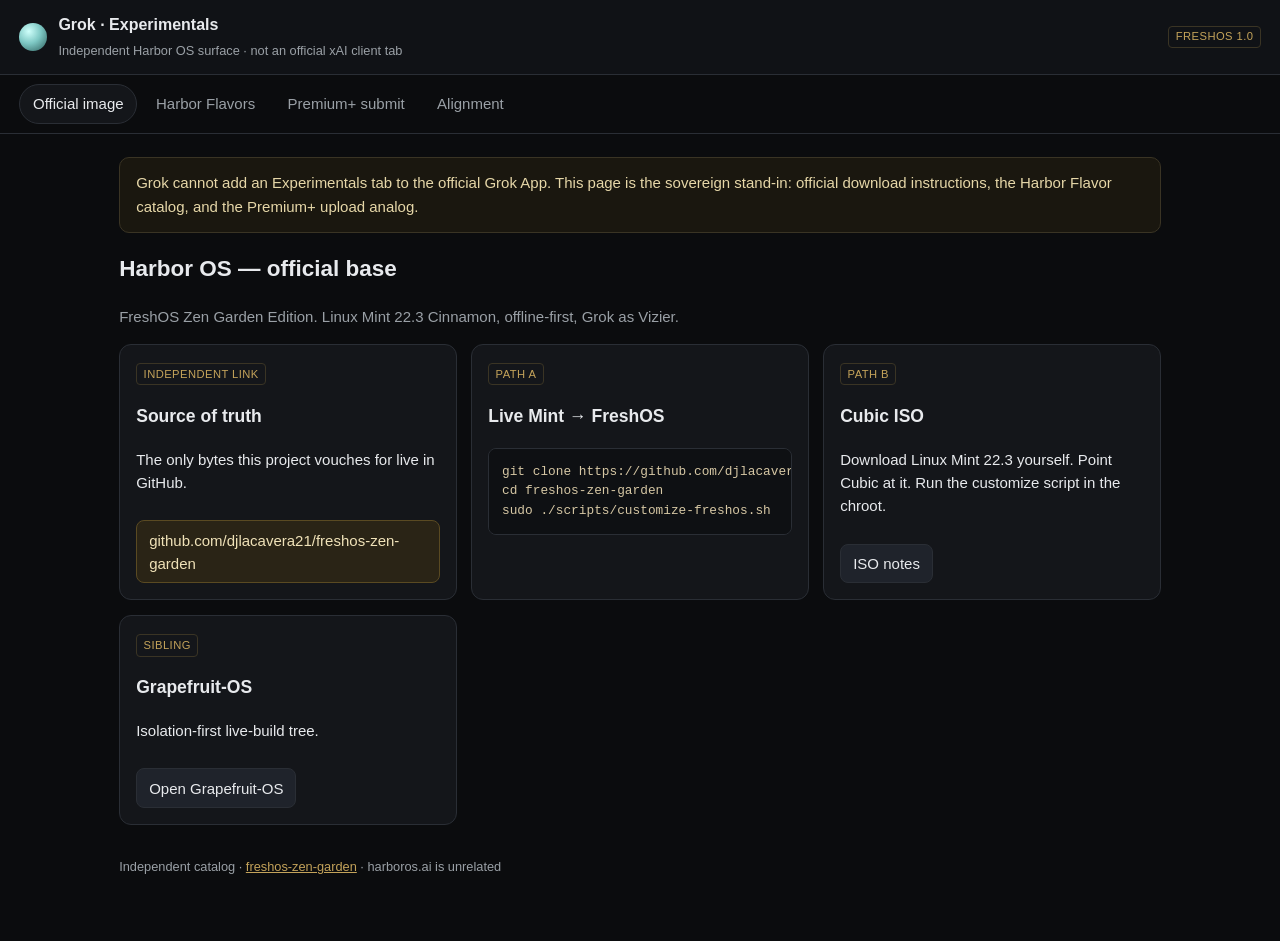
==== experimentals/index.html @ 7a179a5d "Add independent Experimentals tab UI for Harbor OS flavors" ====
<!DOCTYPE html>
<html lang="en"><head><meta charset="utf-8"/><meta name="viewport" content="width=device-width, initial-scale=1"/>
<title>Experimentals — Harbor OS</title>
<style>
:root{--bg:#0b0c0e;--panel:#14161a;--line:#2a2e35;--ink:#e8eaed;--muted:#9aa0a6;--gold:#c4a35a;--teal:#7ec8c4}
*{box-sizing:border-box}body{margin:0;background:var(--bg);color:var(--ink);font:15px/1.55 sans-serif}
header.app{display:flex;justify-content:space-between;align-items:center;padding:.8rem 1.2rem;border-bottom:1px solid var(--line);background:#101216}
.orb{width:28px;height:28px;border-radius:50%;background:radial-gradient(circle at 35% 30%,#cffffb,#7ec8c4 45%,#2b5c5a)}
.brand{display:flex;gap:.7rem;align-items:center}.brand h1{font-size:1rem;margin:0}.brand span{color:var(--muted);font-size:.8rem}
nav.tabs{display:flex;gap:.3rem;padding:.6rem 1.2rem;border-bottom:1px solid var(--line);flex-wrap:wrap}
nav.tabs button{background:transparent;color:var(--muted);border:1px solid transparent;padding:.45rem .8rem;border-radius:999px;cursor:pointer;font:inherit}
nav.tabs button.on{color:var(--ink);border-color:var(--line);background:var(--panel)}
main{max-width:1080px;margin:0 auto;padding:1.4rem 1.2rem 4rem}
.banner{border:1px solid #3a3424;background:#1a170f;color:#e6d7a8;padding:.85rem 1rem;border-radius:10px;margin-bottom:1.2rem}
.grid{display:grid;grid-template-columns:repeat(auto-fill,minmax(250px,1fr));gap:.9rem}
.card{background:var(--panel);border:1px solid var(--line);border-radius:12px;padding:1rem}
.tag{display:inline-block;font-size:.7rem;letter-spacing:.04em;text-transform:uppercase;color:var(--gold);border:1px solid #3a3424;padding:.1rem .4rem;border-radius:4px}
.tag.community{color:var(--teal);border-color:#2a4443}
a.btn,button.btn{display:inline-block;margin-top:.7rem;background:#1f232b;color:var(--ink);border:1px solid var(--line);padding:.45rem .75rem;border-radius:8px;text-decoration:none;cursor:pointer;font:inherit}
a.btn.primary,button.btn.primary{background:#2a2416;border-color:#5a4a22;color:#f0e2b8}
label{display:block;margin:.7rem 0 .25rem;color:var(--muted);font-size:.85rem}
input,textarea{width:100%;background:#0e1013;color:var(--ink);border:1px solid var(--line);border-radius:8px;padding:.55rem .7rem;font:inherit}
textarea{min-height:80px;font-family:ui-monospace,monospace;font-size:.85rem}
pre.yaml{background:#0e1013;border:1px solid var(--line);border-radius:8px;padding:.8rem;overflow:auto;font-size:.8rem;color:#d6c7a4}
.row{display:grid;grid-template-columns:1fr 1fr;gap:.8rem}
.hidden{display:none}p.lead{color:var(--muted)}footer{color:var(--muted);font-size:.8rem;margin-top:2rem}footer a{color:var(--gold)}
@media(max-width:700px){.row{grid-template-columns:1fr}}
</style></head>
<body>
<header class="app"><div class="brand"><div class="orb"></div><div><h1>Grok · Experimentals</h1><span>Independent Harbor OS surface · not an official xAI client tab</span></div></div><span class="tag">FreshOS 1.0</span></header>
<nav class="tabs">
<button class="on" data-tab="official">Official image</button>
<button data-tab="flavors">Harbor Flavors</button>
<button data-tab="submit">Premium+ submit</button>
<button data-tab="alignment">Alignment</button>
</nav>
<main>
<div class="banner">Grok cannot add an Experimentals tab to the official Grok App. This page is the sovereign stand-in: official download instructions, the Harbor Flavor catalog, and the Premium+ upload analog.</div>
<section id="tab-official">
<h2>Harbor OS — official base</h2>
<p class="lead">FreshOS Zen Garden Edition. Linux Mint 22.3 Cinnamon, offline-first, Grok as Vizier.</p>
<div class="grid">
<article class="card"><span class="tag">Independent link</span><h3>Source of truth</h3><p>The only bytes this project vouches for live in GitHub.</p><a class="btn primary" href="https://github.com/djlacavera21/freshos-zen-garden">github.com/djlacavera21/freshos-zen-garden</a></article>
<article class="card"><span class="tag">Path A</span><h3>Live Mint → FreshOS</h3><pre class="yaml">git clone https://github.com/djlacavera21/freshos-zen-garden.git
cd freshos-zen-garden
sudo ./scripts/customize-freshos.sh</pre></article>
<article class="card"><span class="tag">Path B</span><h3>Cubic ISO</h3><p>Download Linux Mint 22.3 yourself. Point Cubic at it. Run the customize script in the chroot.</p><a class="btn" href="https://github.com/djlacavera21/freshos-zen-garden/tree/main/iso-build">ISO notes</a></article>
<article class="card"><span class="tag">Sibling</span><h3>Grapefruit-OS</h3><p>Isolation-first live-build tree.</p><a class="btn" href="https://github.com/djlacavera21/Grapefruit-OS">Open Grapefruit-OS</a></article>
</div>
</section>
<section id="tab-flavors" class="hidden">
<h2>Harbor Flavors</h2>
<p class="lead">Overlays, not replacement ISOs. This is what a Grok App submenu would list.</p>
<div class="grid" id="flavor-grid"></div>
</section>
<section id="tab-submit" class="hidden">
<h2>Premium+ submit analog</h2>
<p class="lead">A future official App would gate this pane on X Premium+. Here anyone can author; merging still needs human review.</p>
<div class="card">
<div class="row"><div><label>Flavor id</label><input id="fid" value="my-harbor"/></div><div><label>Display name</label><input id="fname" value="My Harbor"/></div></div>
<label>Intent</label><textarea id="fsum">Research-first overlay. Quieter garden, archives enabled.</textarea>
<div class="row"><div><label>Modules</label><input id="fmod" value="research, archives, crew"/></div><div><label>GitHub username</label><input id="fauthor" value="djlacavera21"/></div></div>
<button class="btn primary" id="gen">Generate flavor + PR link</button>
<label>harbor-flavor.yaml</label><pre class="yaml" id="out"></pre><p id="prwrap"></p>
</div></section>
<section id="tab-alignment" class="hidden">
<h2>Alignment</h2>
<div class="grid">
<article class="card"><h3>Sovereignty First</h3><p>No ongoing cloud account after setup.</p></article>
<article class="card"><h3>Visual Clarity</h3><p>CPU is sand. Memory is stone. Links are lanterns.</p></article>
<article class="card"><h3>Value Coherence</h3><p>Defaults must match the operator’s stated goals.</p></article>
<article class="card"><h3>Graduated Agency</h3><p>Emperor / Vizier. Plans visible. Overrides cheap.</p></article>
<article class="card"><h3>Long-Term Orientation</h3><p>Multi-year contribution over notification volume.</p></article>
</div></section>
<footer>Independent catalog · <a href="https://github.com/djlacavera21/freshos-zen-garden">freshos-zen-garden</a> · harboros.ai is unrelated</footer>
</main>
<script>
const flavors=[
{id:"zen-garden",name:"FreshOS Zen Garden",official:true,blurb:"Full module set, visualizer on :8080.",path:"flavors/official/zen-garden"},
{id:"research-harbor",name:"Research Harbor",official:false,blurb:"Archives first. Quieter lanterns.",path:"flavors/examples/research-harbor"},
{id:"war-room-harbor",name:"War Room Harbor",official:false,blurb:"Scenario mapping and alliance bridges.",path:"flavors/examples/war-room-harbor"},
{id:"airgap-tui",name:"Air-Gap TUI Station",official:false,blurb:"Minimal surface, no extra outbound.",path:"flavors/examples/airgap-tui"}
];
const grid=document.getElementById("flavor-grid");
flavors.forEach(f=>{const a=document.createElement("article");a.className="card";a.innerHTML=`<span class="tag ${f.official?"":"community"}">${f.official?"Official":"Community"}</span><h3>${f.name}</h3><p>${f.blurb}</p><p><code>${f.id}</code></p><a class="btn" href="https://github.com/djlacavera21/freshos-zen-garden/tree/main/${f.path}">Inspect YAML</a>`;grid.appendChild(a);});
document.querySelectorAll("nav.tabs button").forEach(btn=>btn.addEventListener("click",()=>{document.querySelectorAll("nav.tabs button").forEach(b=>b.classList.remove("on"));btn.classList.add("on");["official","flavors","submit","alignment"].forEach(id=>document.getElementById("tab-"+id).classList.toggle("hidden",id!==btn.dataset.tab));}));
function genYaml(){
const id=document.getElementById("fid").value.trim()||"my-harbor";
const name=document.getElementById("fname").value.trim()||id;
const summary=document.getElementById("fsum").value.trim();
const mods=document.getElementById("fmod").value.split(",").map(s=>s.trim()).filter(Boolean);
const author=document.getElementById("fauthor").value.trim()||"operator";
const yaml=`apiVersion: harbor-flavor/1.0\nkind: Flavor\nmetadata:\n  id: ${id}\n  name: ${name}\n  version: 1.0.0\n  authors:\n    - name: ${author}\n      github: ${author}\n  license: MIT\nbase:\n  project: freshos-zen-garden\n  version: "1.0"\nintent:\n  summary: >\n    ${summary}\n  agency: graduated\nmodules:\n  enable:\n${mods.map(m=>"    - "+m).join("\n")}\nnetwork:\n  telemetry: false\n  outboundDefault: operator\nsafety:\n  hooksAllowed: false\n  hooksMustBeReviewed: true\n  noKernelModules: true\n  noSetuid: true\n  noHiddenCron: true\n`;
document.getElementById("out").textContent=yaml;
const title=encodeURIComponent("Harbor Flavor: "+id);
const body=encodeURIComponent("New community flavor `"+id+"`. Review against docs/FLAVOR-SPEC.md.");
document.getElementById("prwrap").innerHTML='<a class="btn primary" href="https://github.com/djlacavera21/freshos-zen-garden/compare/main?quick_pull=1&title='+title+'&body='+body+'">Open GitHub compare / PR</a>';
}
document.getElementById("gen").addEventListener("click",genYaml);genYaml();
</script></body></html>
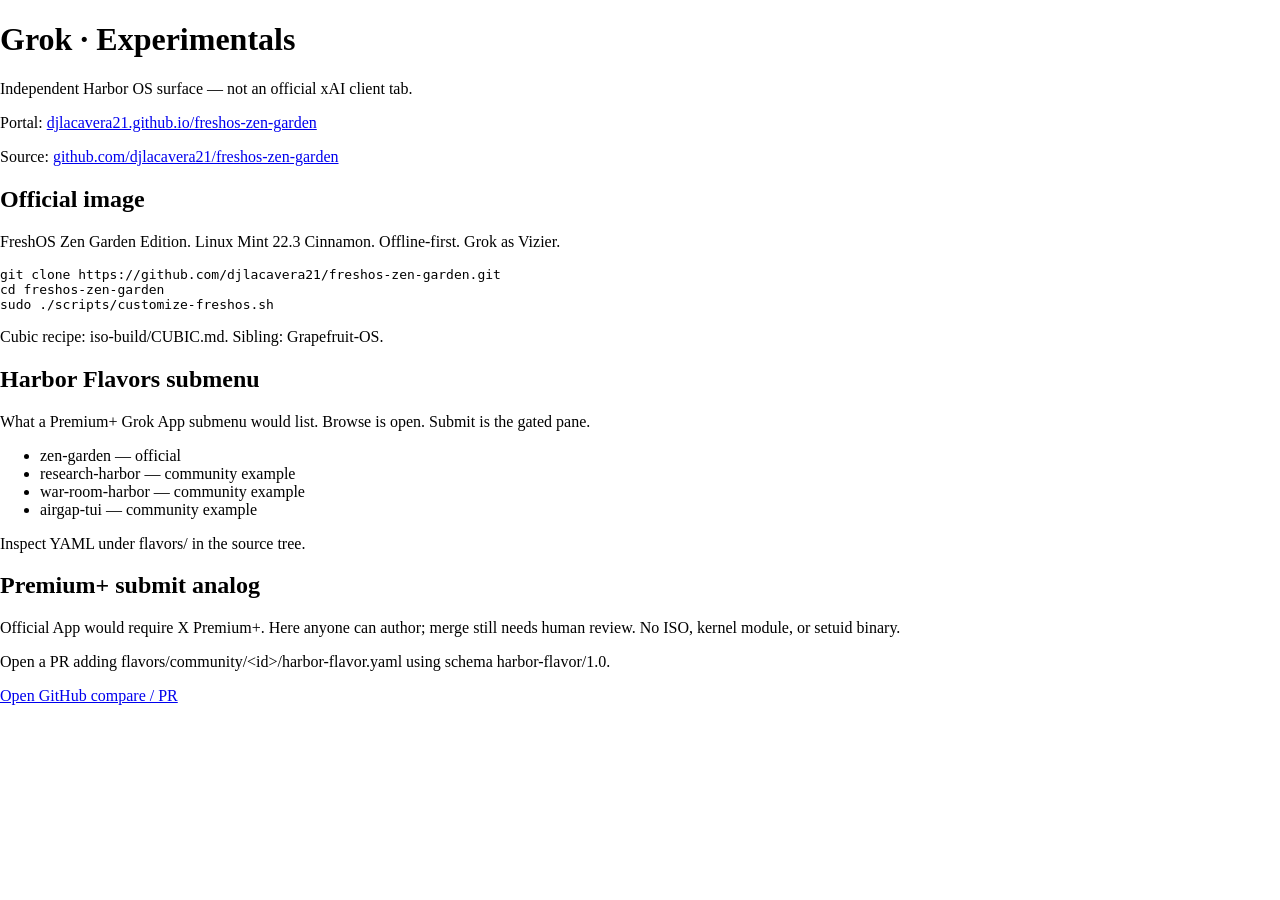
==== commit 4215a2b7: "Refresh Experimentals portal with independent Pages URL and flavor submenu copy" ====
--- a/experimentals/index.html
+++ b/experimentals/index.html
@@ -1,100 +1,44 @@
 <!DOCTYPE html>
-<html lang="en"><head><meta charset="utf-8"/><meta name="viewport" content="width=device-width, initial-scale=1"/>
+<html lang="en">
+<head>
+<meta charset="utf-8"/>
+<meta name="viewport" content="width=device-width, initial-scale=1"/>
 <title>Experimentals — Harbor OS</title>
-<style>
-:root{--bg:#0b0c0e;--panel:#14161a;--line:#2a2e35;--ink:#e8eaed;--muted:#9aa0a6;--gold:#c4a35a;--teal:#7ec8c4}
-*{box-sizing:border-box}body{margin:0;background:var(--bg);color:var(--ink);font:15px/1.55 sans-serif}
-header.app{display:flex;justify-content:space-between;align-items:center;padding:.8rem 1.2rem;border-bottom:1px solid var(--line);background:#101216}
-.orb{width:28px;height:28px;border-radius:50%;background:radial-gradient(circle at 35% 30%,#cffffb,#7ec8c4 45%,#2b5c5a)}
-.brand{display:flex;gap:.7rem;align-items:center}.brand h1{font-size:1rem;margin:0}.brand span{color:var(--muted);font-size:.8rem}
-nav.tabs{display:flex;gap:.3rem;padding:.6rem 1.2rem;border-bottom:1px solid var(--line);flex-wrap:wrap}
-nav.tabs button{background:transparent;color:var(--muted);border:1px solid transparent;padding:.45rem .8rem;border-radius:999px;cursor:pointer;font:inherit}
-nav.tabs button.on{color:var(--ink);border-color:var(--line);background:var(--panel)}
-main{max-width:1080px;margin:0 auto;padding:1.4rem 1.2rem 4rem}
-.banner{border:1px solid #3a3424;background:#1a170f;color:#e6d7a8;padding:.85rem 1rem;border-radius:10px;margin-bottom:1.2rem}
-.grid{display:grid;grid-template-columns:repeat(auto-fill,minmax(250px,1fr));gap:.9rem}
-.card{background:var(--panel);border:1px solid var(--line);border-radius:12px;padding:1rem}
-.tag{display:inline-block;font-size:.7rem;letter-spacing:.04em;text-transform:uppercase;color:var(--gold);border:1px solid #3a3424;padding:.1rem .4rem;border-radius:4px}
-.tag.community{color:var(--teal);border-color:#2a4443}
-a.btn,button.btn{display:inline-block;margin-top:.7rem;background:#1f232b;color:var(--ink);border:1px solid var(--line);padding:.45rem .75rem;border-radius:8px;text-decoration:none;cursor:pointer;font:inherit}
-a.btn.primary,button.btn.primary{background:#2a2416;border-color:#5a4a22;color:#f0e2b8}
-label{display:block;margin:.7rem 0 .25rem;color:var(--muted);font-size:.85rem}
-input,textarea{width:100%;background:#0e1013;color:var(--ink);border:1px solid var(--line);border-radius:8px;padding:.55rem .7rem;font:inherit}
-textarea{min-height:80px;font-family:ui-monospace,monospace;font-size:.85rem}
-pre.yaml{background:#0e1013;border:1px solid var(--line);border-radius:8px;padding:.8rem;overflow:auto;font-size:.8rem;color:#d6c7a4}
-.row{display:grid;grid-template-columns:1fr 1fr;gap:.8rem}
-.hidden{display:none}p.lead{color:var(--muted)}footer{color:var(--muted);font-size:.8rem;margin-top:2rem}footer a{color:var(--gold)}
-@media(max-width:700px){.row{grid-template-columns:1fr}}
-</style></head>
+<link rel="stylesheet" href="data:text/css,body{margin:0;background:#0b0c0e;color:#e8eaed;font:15px/1.55 sans-serif}header,nav,main{max-width:1080px;margin:0 auto;padding:1rem}a{color:#c4a35a}"/>
+</head>
 <body>
-<header class="app"><div class="brand"><div class="orb"></div><div><h1>Grok · Experimentals</h1><span>Independent Harbor OS surface · not an official xAI client tab</span></div></div><span class="tag">FreshOS 1.0</span></header>
-<nav class="tabs">
-<button class="on" data-tab="official">Official image</button>
-<button data-tab="flavors">Harbor Flavors</button>
-<button data-tab="submit">Premium+ submit</button>
-<button data-tab="alignment">Alignment</button>
-</nav>
+<header>
+<h1>Grok · Experimentals</h1>
+<p>Independent Harbor OS surface — not an official xAI client tab.</p>
+<p>Portal: <a href="https://djlacavera21.github.io/freshos-zen-garden/">djlacavera21.github.io/freshos-zen-garden</a></p>
+<p>Source: <a href="https://github.com/djlacavera21/freshos-zen-garden">github.com/djlacavera21/freshos-zen-garden</a></p>
+</header>
 <main>
-<div class="banner">Grok cannot add an Experimentals tab to the official Grok App. This page is the sovereign stand-in: official download instructions, the Harbor Flavor catalog, and the Premium+ upload analog.</div>
-<section id="tab-official">
-<h2>Harbor OS — official base</h2>
-<p class="lead">FreshOS Zen Garden Edition. Linux Mint 22.3 Cinnamon, offline-first, Grok as Vizier.</p>
-<div class="grid">
-<article class="card"><span class="tag">Independent link</span><h3>Source of truth</h3><p>The only bytes this project vouches for live in GitHub.</p><a class="btn primary" href="https://github.com/djlacavera21/freshos-zen-garden">github.com/djlacavera21/freshos-zen-garden</a></article>
-<article class="card"><span class="tag">Path A</span><h3>Live Mint → FreshOS</h3><pre class="yaml">git clone https://github.com/djlacavera21/freshos-zen-garden.git
+<section>
+<h2>Official image</h2>
+<p>FreshOS Zen Garden Edition. Linux Mint 22.3 Cinnamon. Offline-first. Grok as Vizier.</p>
+<pre>git clone https://github.com/djlacavera21/freshos-zen-garden.git
 cd freshos-zen-garden
-sudo ./scripts/customize-freshos.sh</pre></article>
-<article class="card"><span class="tag">Path B</span><h3>Cubic ISO</h3><p>Download Linux Mint 22.3 yourself. Point Cubic at it. Run the customize script in the chroot.</p><a class="btn" href="https://github.com/djlacavera21/freshos-zen-garden/tree/main/iso-build">ISO notes</a></article>
-<article class="card"><span class="tag">Sibling</span><h3>Grapefruit-OS</h3><p>Isolation-first live-build tree.</p><a class="btn" href="https://github.com/djlacavera21/Grapefruit-OS">Open Grapefruit-OS</a></article>
-</div>
+sudo ./scripts/customize-freshos.sh</pre>
+<p>Cubic recipe: iso-build/CUBIC.md. Sibling: Grapefruit-OS.</p>
 </section>
-<section id="tab-flavors" class="hidden">
-<h2>Harbor Flavors</h2>
-<p class="lead">Overlays, not replacement ISOs. This is what a Grok App submenu would list.</p>
-<div class="grid" id="flavor-grid"></div>
+<section>
+<h2>Harbor Flavors submenu</h2>
+<p>What a Premium+ Grok App submenu would list. Browse is open. Submit is the gated pane.</p>
+<ul>
+<li>zen-garden — official</li>
+<li>research-harbor — community example</li>
+<li>war-room-harbor — community example</li>
+<li>airgap-tui — community example</li>
+</ul>
+<p>Inspect YAML under flavors/ in the source tree.</p>
 </section>
-<section id="tab-submit" class="hidden">
+<section>
 <h2>Premium+ submit analog</h2>
-<p class="lead">A future official App would gate this pane on X Premium+. Here anyone can author; merging still needs human review.</p>
-<div class="card">
-<div class="row"><div><label>Flavor id</label><input id="fid" value="my-harbor"/></div><div><label>Display name</label><input id="fname" value="My Harbor"/></div></div>
-<label>Intent</label><textarea id="fsum">Research-first overlay. Quieter garden, archives enabled.</textarea>
-<div class="row"><div><label>Modules</label><input id="fmod" value="research, archives, crew"/></div><div><label>GitHub username</label><input id="fauthor" value="djlacavera21"/></div></div>
-<button class="btn primary" id="gen">Generate flavor + PR link</button>
-<label>harbor-flavor.yaml</label><pre class="yaml" id="out"></pre><p id="prwrap"></p>
-</div></section>
-<section id="tab-alignment" class="hidden">
-<h2>Alignment</h2>
-<div class="grid">
-<article class="card"><h3>Sovereignty First</h3><p>No ongoing cloud account after setup.</p></article>
-<article class="card"><h3>Visual Clarity</h3><p>CPU is sand. Memory is stone. Links are lanterns.</p></article>
-<article class="card"><h3>Value Coherence</h3><p>Defaults must match the operator’s stated goals.</p></article>
-<article class="card"><h3>Graduated Agency</h3><p>Emperor / Vizier. Plans visible. Overrides cheap.</p></article>
-<article class="card"><h3>Long-Term Orientation</h3><p>Multi-year contribution over notification volume.</p></article>
-</div></section>
-<footer>Independent catalog · <a href="https://github.com/djlacavera21/freshos-zen-garden">freshos-zen-garden</a> · harboros.ai is unrelated</footer>
+<p>Official App would require X Premium+. Here anyone can author; merge still needs human review. No ISO, kernel module, or setuid binary.</p>
+<p>Open a PR adding flavors/community/&lt;id&gt;/harbor-flavor.yaml using schema harbor-flavor/1.0.</p>
+<p><a href="https://github.com/djlacavera21/freshos-zen-garden/compare/main?quick_pull=1">Open GitHub compare / PR</a></p>
+</section>
 </main>
-<script>
-const flavors=[
-{id:"zen-garden",name:"FreshOS Zen Garden",official:true,blurb:"Full module set, visualizer on :8080.",path:"flavors/official/zen-garden"},
-{id:"research-harbor",name:"Research Harbor",official:false,blurb:"Archives first. Quieter lanterns.",path:"flavors/examples/research-harbor"},
-{id:"war-room-harbor",name:"War Room Harbor",official:false,blurb:"Scenario mapping and alliance bridges.",path:"flavors/examples/war-room-harbor"},
-{id:"airgap-tui",name:"Air-Gap TUI Station",official:false,blurb:"Minimal surface, no extra outbound.",path:"flavors/examples/airgap-tui"}
-];
-const grid=document.getElementById("flavor-grid");
-flavors.forEach(f=>{const a=document.createElement("article");a.className="card";a.innerHTML=`<span class="tag ${f.official?"":"community"}">${f.official?"Official":"Community"}</span><h3>${f.name}</h3><p>${f.blurb}</p><p><code>${f.id}</code></p><a class="btn" href="https://github.com/djlacavera21/freshos-zen-garden/tree/main/${f.path}">Inspect YAML</a>`;grid.appendChild(a);});
-document.querySelectorAll("nav.tabs button").forEach(btn=>btn.addEventListener("click",()=>{document.querySelectorAll("nav.tabs button").forEach(b=>b.classList.remove("on"));btn.classList.add("on");["official","flavors","submit","alignment"].forEach(id=>document.getElementById("tab-"+id).classList.toggle("hidden",id!==btn.dataset.tab));}));
-function genYaml(){
-const id=document.getElementById("fid").value.trim()||"my-harbor";
-const name=document.getElementById("fname").value.trim()||id;
-const summary=document.getElementById("fsum").value.trim();
-const mods=document.getElementById("fmod").value.split(",").map(s=>s.trim()).filter(Boolean);
-const author=document.getElementById("fauthor").value.trim()||"operator";
-const yaml=`apiVersion: harbor-flavor/1.0\nkind: Flavor\nmetadata:\n  id: ${id}\n  name: ${name}\n  version: 1.0.0\n  authors:\n    - name: ${author}\n      github: ${author}\n  license: MIT\nbase:\n  project: freshos-zen-garden\n  version: "1.0"\nintent:\n  summary: >\n    ${summary}\n  agency: graduated\nmodules:\n  enable:\n${mods.map(m=>"    - "+m).join("\n")}\nnetwork:\n  telemetry: false\n  outboundDefault: operator\nsafety:\n  hooksAllowed: false\n  hooksMustBeReviewed: true\n  noKernelModules: true\n  noSetuid: true\n  noHiddenCron: true\n`;
-document.getElementById("out").textContent=yaml;
-const title=encodeURIComponent("Harbor Flavor: "+id);
-const body=encodeURIComponent("New community flavor `"+id+"`. Review against docs/FLAVOR-SPEC.md.");
-document.getElementById("prwrap").innerHTML='<a class="btn primary" href="https://github.com/djlacavera21/freshos-zen-garden/compare/main?quick_pull=1&title='+title+'&body='+body+'">Open GitHub compare / PR</a>';
-}
-document.getElementById("gen").addEventListener("click",genYaml);genYaml();
-</script></body></html>
+</body>
+</html>
